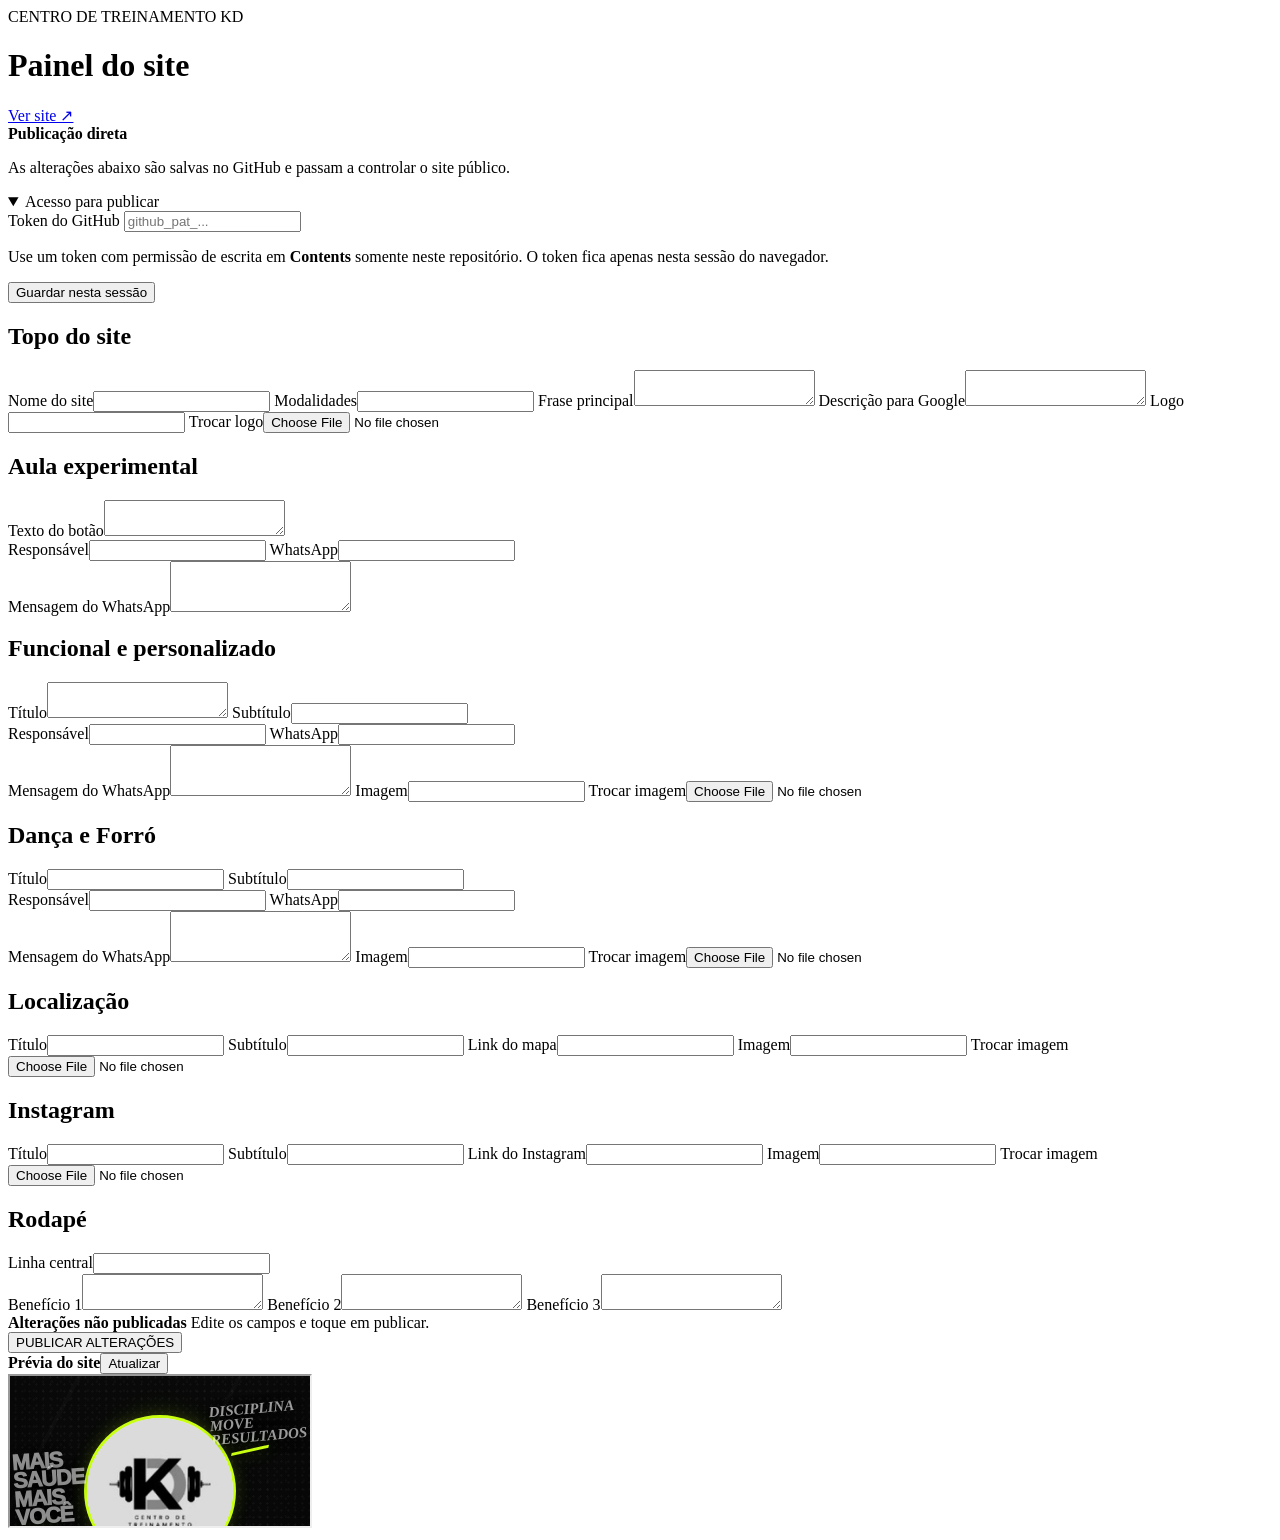
==== admin/index.html @ 1253f243 "Cria painel administrativo do site" ====
<!doctype html>
<html lang="pt-BR">
<head>
  <meta charset="utf-8" />
  <meta name="viewport" content="width=device-width,initial-scale=1,viewport-fit=cover" />
  <meta name="theme-color" content="#080a09" />
  <title>Painel KD</title>
  <link rel="stylesheet" href="admin.css?v=1" />
</head>
<body>
  <header class="topbar">
    <div>
      <span class="eyebrow">CENTRO DE TREINAMENTO KD</span>
      <h1>Painel do site</h1>
    </div>
    <a class="ghost" href="../" target="_blank" rel="noopener">Ver site ↗</a>
  </header>

  <main class="layout">
    <section class="editor">
      <div class="notice">
        <strong>Publicação direta</strong>
        <p>As alterações abaixo são salvas no GitHub e passam a controlar o site público.</p>
      </div>

      <details class="card access" open>
        <summary>Acesso para publicar</summary>
        <div class="card-body">
          <label>Token do GitHub
            <input id="github-token" type="password" autocomplete="off" placeholder="github_pat_..." />
          </label>
          <p class="help">Use um token com permissão de escrita em <b>Contents</b> somente neste repositório. O token fica apenas nesta sessão do navegador.</p>
          <div class="row">
            <button id="save-token" type="button" class="secondary">Guardar nesta sessão</button>
            <span id="token-status" class="status"></span>
          </div>
        </div>
      </details>

      <form id="config-form">
        <section class="card">
          <h2>Topo do site</h2>
          <label>Nome do site<input name="site.title" /></label>
          <label>Modalidades<input name="site.modalities" /></label>
          <label>Frase principal<textarea name="site.tagline" rows="2"></textarea></label>
          <label>Descrição para Google<textarea name="site.description" rows="2"></textarea></label>
          <label>Logo<input id="site-logo" name="site.logo" /></label>
          <label class="file-label">Trocar logo<input type="file" accept="image/*" data-upload-target="site-logo" /></label>
        </section>

        <section class="card">
          <h2>Aula experimental</h2>
          <label>Texto do botão<textarea name="experimental.label" rows="2"></textarea></label>
          <div class="grid2">
            <label>Responsável<input name="experimental.person" /></label>
            <label>WhatsApp<input name="experimental.phone" inputmode="tel" /></label>
          </div>
          <label>Mensagem do WhatsApp<textarea name="experimental.message" rows="3"></textarea></label>
        </section>

        <section class="card">
          <h2>Funcional e personalizado</h2>
          <label>Título<textarea name="functional.title" rows="2"></textarea></label>
          <label>Subtítulo<input name="functional.subtitle" /></label>
          <div class="grid2">
            <label>Responsável<input name="functional.person" /></label>
            <label>WhatsApp<input name="functional.phone" inputmode="tel" /></label>
          </div>
          <label>Mensagem do WhatsApp<textarea name="functional.message" rows="3"></textarea></label>
          <label>Imagem<input id="functional-image" name="functional.image" /></label>
          <label class="file-label">Trocar imagem<input type="file" accept="image/*" data-upload-target="functional-image" /></label>
        </section>

        <section class="card">
          <h2>Dança e Forró</h2>
          <label>Título<input name="dance.title" /></label>
          <label>Subtítulo<input name="dance.subtitle" /></label>
          <div class="grid2">
            <label>Responsável<input name="dance.person" /></label>
            <label>WhatsApp<input name="dance.phone" inputmode="tel" /></label>
          </div>
          <label>Mensagem do WhatsApp<textarea name="dance.message" rows="3"></textarea></label>
          <label>Imagem<input id="dance-image" name="dance.image" /></label>
          <label class="file-label">Trocar imagem<input type="file" accept="image/*" data-upload-target="dance-image" /></label>
        </section>

        <section class="card">
          <h2>Localização</h2>
          <label>Título<input name="location.title" /></label>
          <label>Subtítulo<input name="location.subtitle" /></label>
          <label>Link do mapa<input name="location.url" type="url" /></label>
          <label>Imagem<input id="location-image" name="location.image" /></label>
          <label class="file-label">Trocar imagem<input type="file" accept="image/*" data-upload-target="location-image" /></label>
        </section>

        <section class="card">
          <h2>Instagram</h2>
          <label>Título<input name="instagram.title" /></label>
          <label>Subtítulo<input name="instagram.subtitle" /></label>
          <label>Link do Instagram<input name="instagram.url" type="url" /></label>
          <label>Imagem<input id="instagram-image" name="instagram.image" /></label>
          <label class="file-label">Trocar imagem<input type="file" accept="image/*" data-upload-target="instagram-image" /></label>
        </section>

        <section class="card">
          <h2>Rodapé</h2>
          <label>Linha central<input name="footer.center" /></label>
          <div class="grid3">
            <label>Benefício 1<textarea name="footer.benefit1" rows="2"></textarea></label>
            <label>Benefício 2<textarea name="footer.benefit2" rows="2"></textarea></label>
            <label>Benefício 3<textarea name="footer.benefit3" rows="2"></textarea></label>
          </div>
        </section>

        <div class="publish-bar">
          <div>
            <strong id="publish-title">Alterações não publicadas</strong>
            <span id="publish-status">Edite os campos e toque em publicar.</span>
          </div>
          <button id="publish" type="submit">PUBLICAR ALTERAÇÕES</button>
        </div>
      </form>
    </section>

    <aside class="preview-wrap">
      <div class="preview-head"><strong>Prévia do site</strong><button id="refresh-preview" class="ghost small" type="button">Atualizar</button></div>
      <div class="phone-frame"><iframe id="preview" title="Prévia do site" src="../"></iframe></div>
    </aside>
  </main>

  <div id="toast" role="status" aria-live="polite"></div>
  <script src="admin.js?v=1"></script>
</body>
</html>
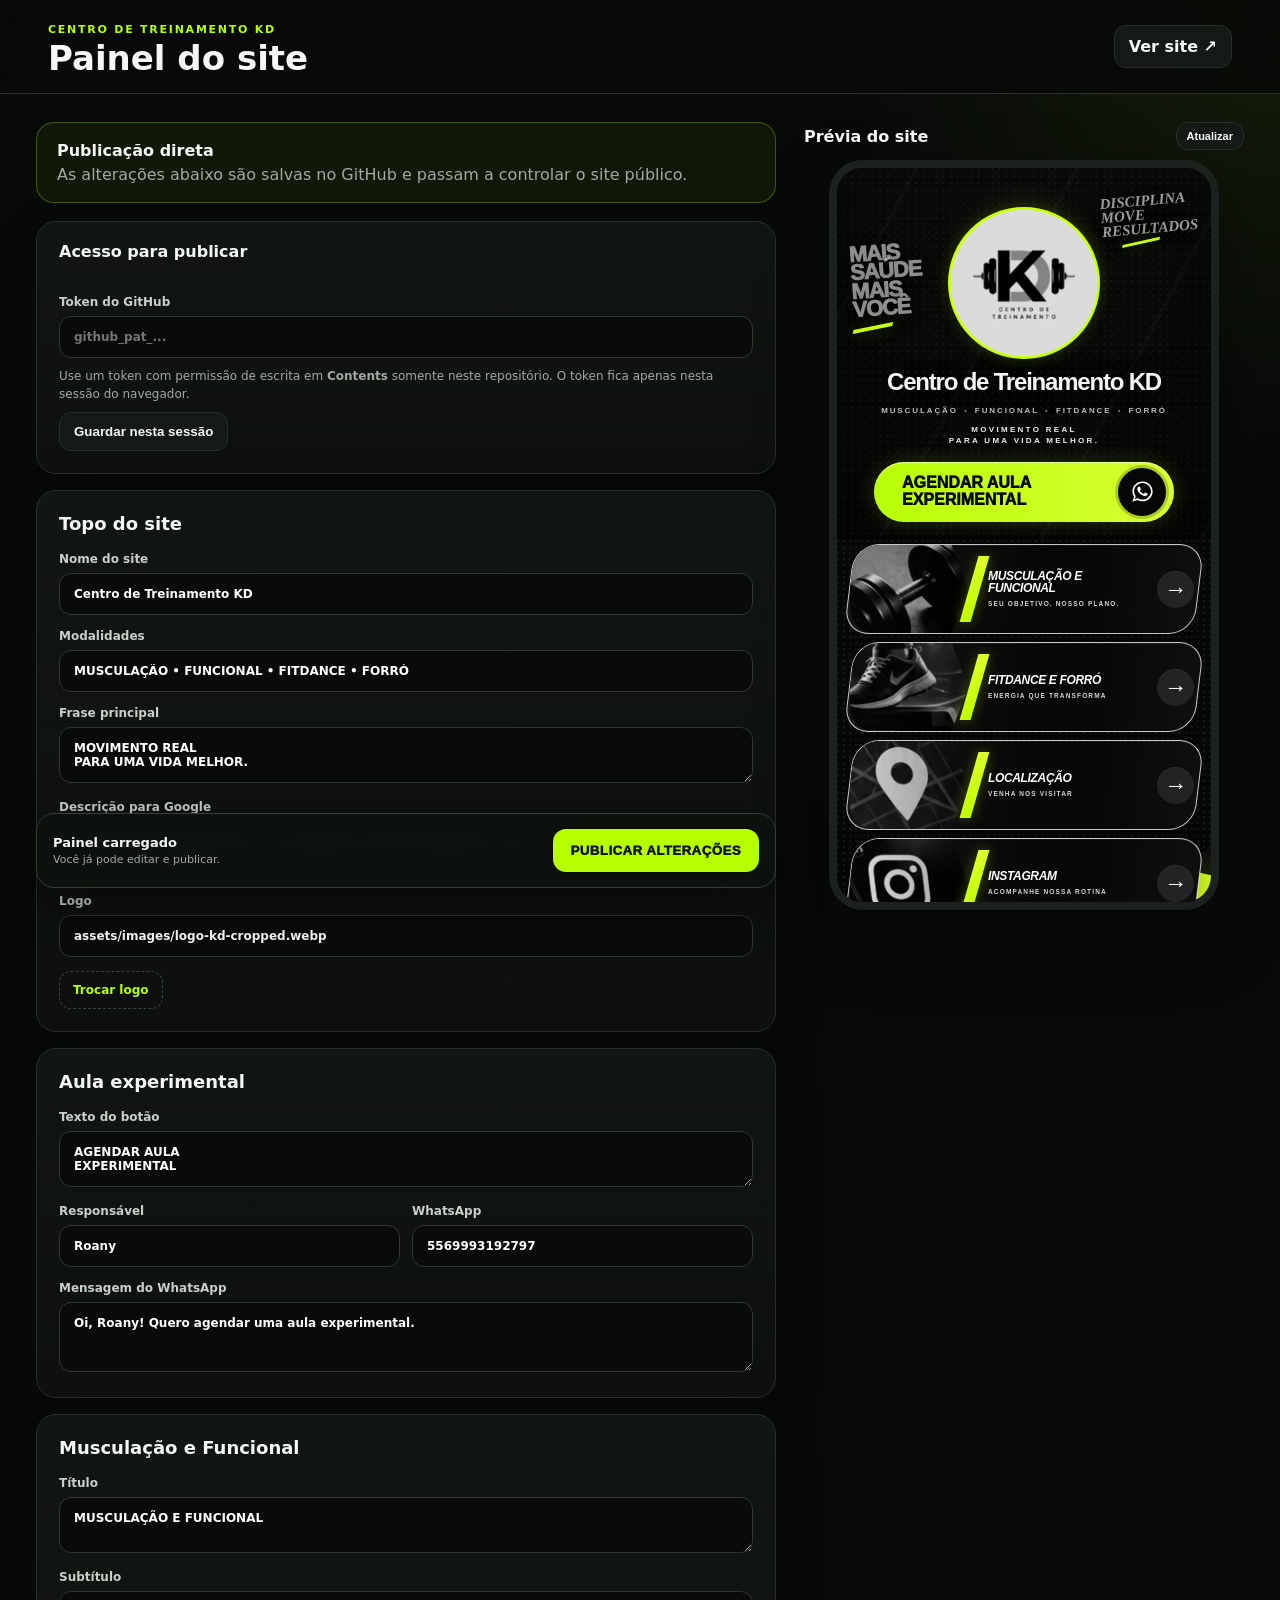
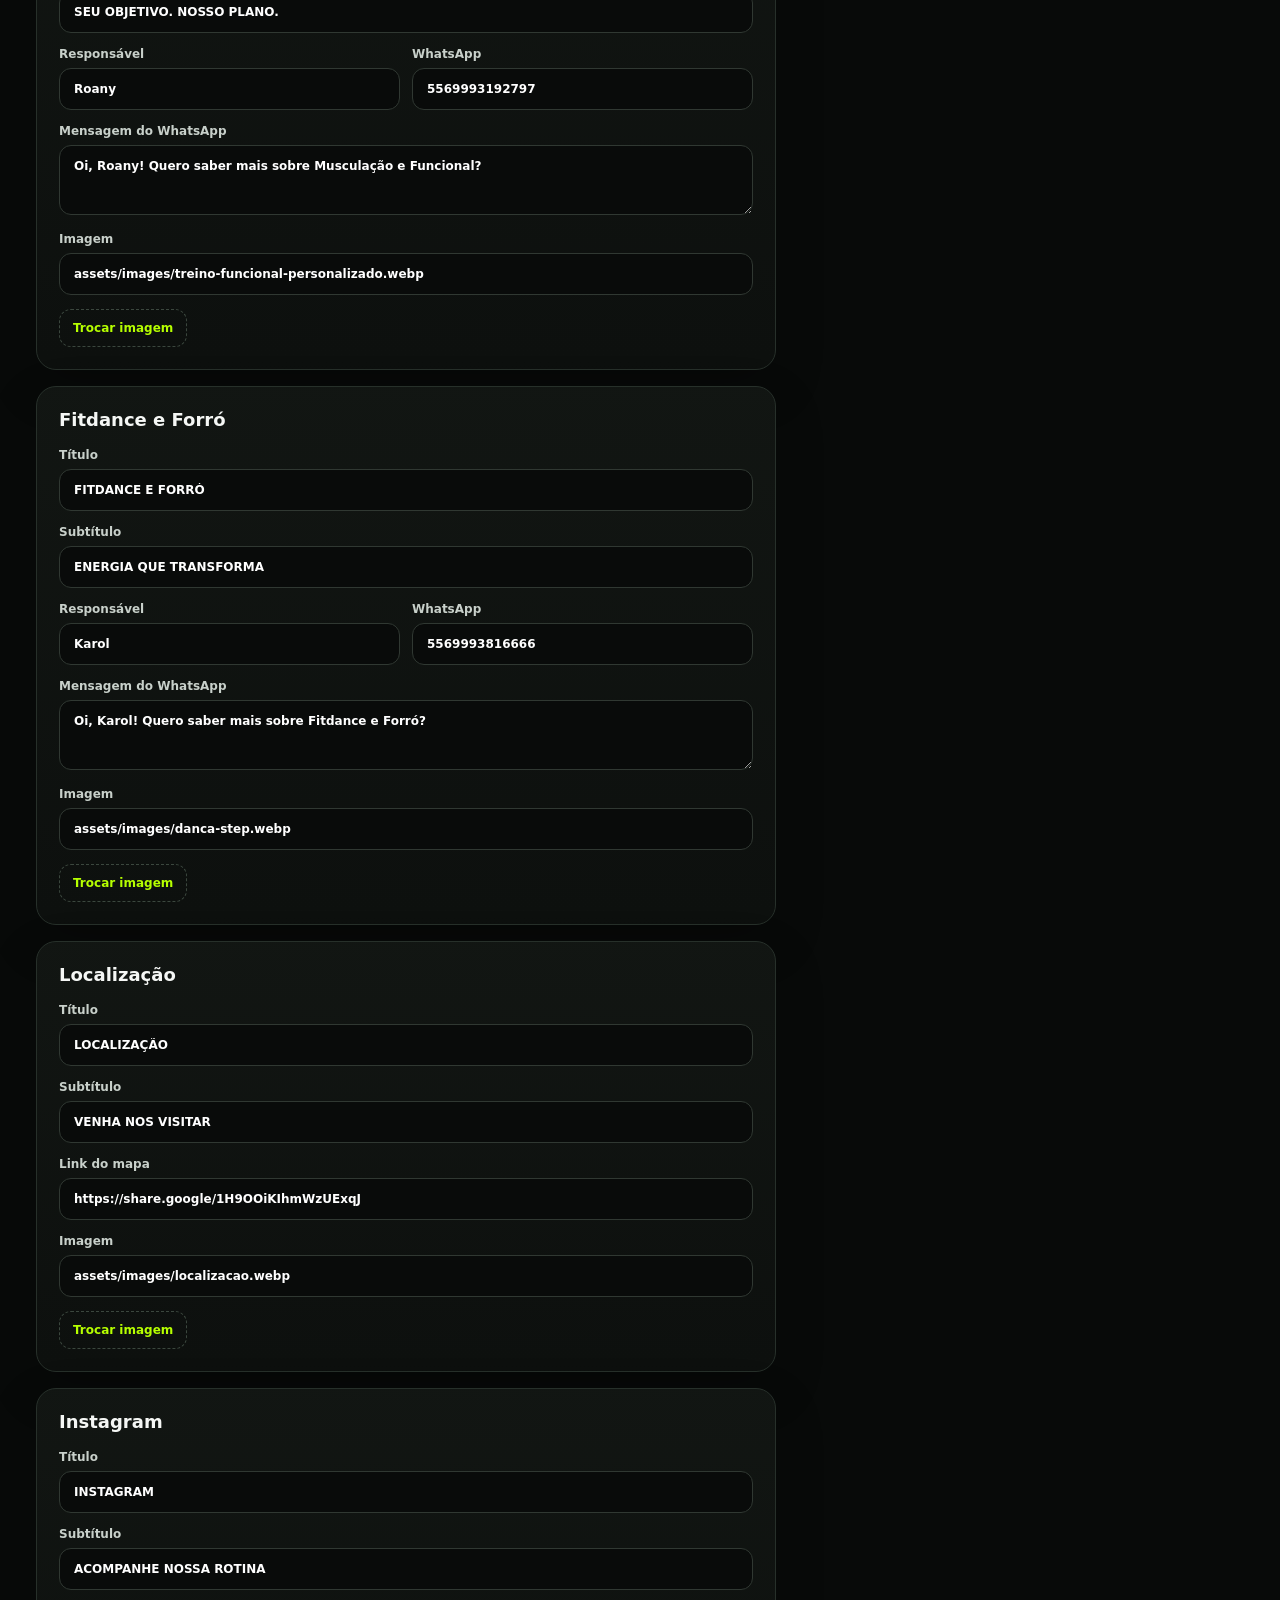
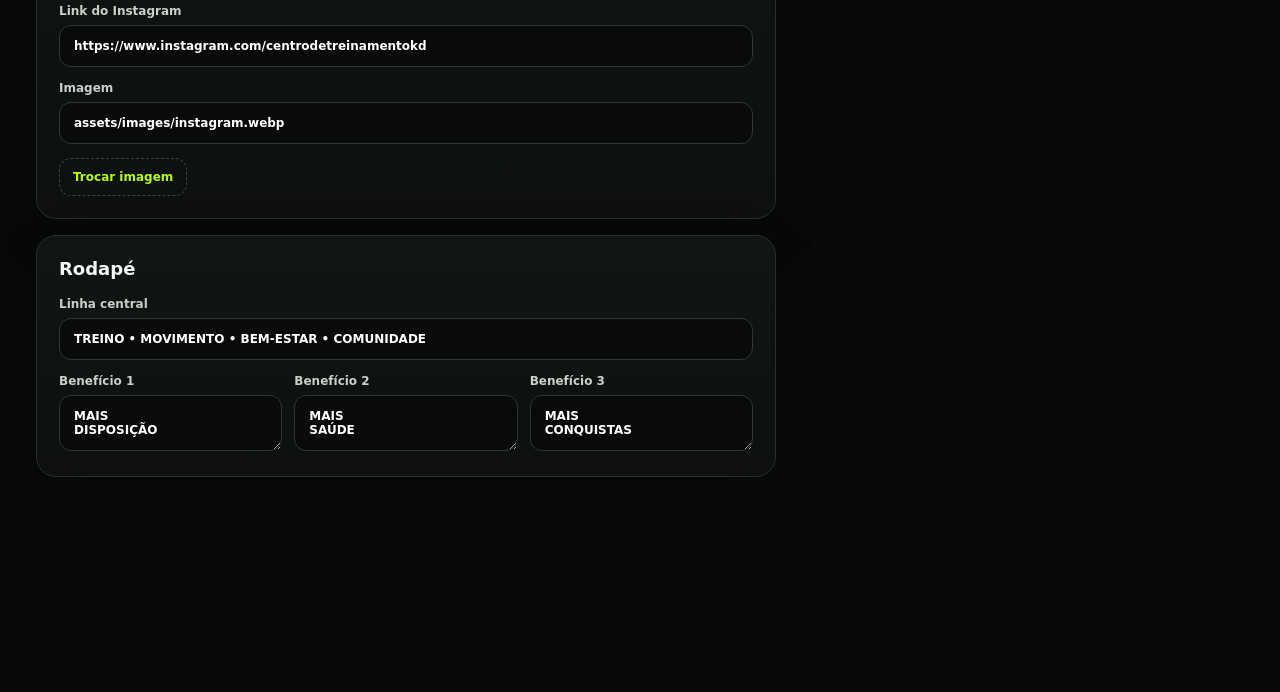
==== commit 64bb04da: "Atualiza nomes das modalidades no painel" ====
--- a/admin/index.html
+++ b/admin/index.html
@@ -59,7 +59,7 @@
         </section>
 
         <section class="card">
-          <h2>Funcional e personalizado</h2>
+          <h2>Musculação e Funcional</h2>
           <label>Título<textarea name="functional.title" rows="2"></textarea></label>
           <label>Subtítulo<input name="functional.subtitle" /></label>
           <div class="grid2">
@@ -72,7 +72,7 @@
         </section>
 
         <section class="card">
-          <h2>Dança e Forró</h2>
+          <h2>Fitdance e Forró</h2>
           <label>Título<input name="dance.title" /></label>
           <label>Subtítulo<input name="dance.subtitle" /></label>
           <div class="grid2">
--- a/admin/admin.css
+++ b/admin/admin.css
@@ -0,0 +1 @@
+:root{color-scheme:dark;--bg:#080a09;--panel:#101311;--line:#27302a;--text:#f5f7f5;--muted:#9eaaa2;--accent:#b6ff00;--accent2:#7db500;--danger:#ff6b6b}*{box-sizing:border-box}html{background:var(--bg)}body{margin:0;font-family:Inter,ui-sans-serif,system-ui,-apple-system,BlinkMacSystemFont,"Segoe UI",sans-serif;background:radial-gradient(circle at top right,rgba(182,255,0,.08),transparent 28rem),var(--bg);color:var(--text);min-height:100vh}.topbar{position:sticky;top:0;z-index:20;display:flex;align-items:center;justify-content:space-between;gap:20px;padding:18px clamp(16px,4vw,48px);background:rgba(8,10,9,.88);backdrop-filter:blur(18px);border-bottom:1px solid var(--line)}.eyebrow{font-size:11px;letter-spacing:.16em;color:var(--accent);font-weight:800}.topbar h1{margin:4px 0 0;font-size:clamp(22px,4vw,34px);line-height:1}.ghost,.secondary{border:1px solid var(--line);background:#151916;color:var(--text);border-radius:12px;padding:11px 14px;text-decoration:none;font-weight:800;cursor:pointer}.ghost:hover,.secondary:hover{border-color:#465149}.layout{display:grid;grid-template-columns:minmax(0,1fr) minmax(320px,440px);gap:28px;max-width:1380px;margin:0 auto;padding:28px clamp(14px,3vw,36px) 120px}.editor{min-width:0}.notice{padding:18px 20px;border:1px solid rgba(182,255,0,.28);background:rgba(182,255,0,.06);border-radius:18px;margin-bottom:18px}.notice p{margin:5px 0 0;color:var(--muted)}.card{border:1px solid var(--line);background:linear-gradient(180deg,rgba(18,22,19,.98),rgba(13,16,14,.98));border-radius:20px;padding:22px;margin-bottom:16px;box-shadow:0 18px 50px rgba(0,0,0,.18)}details.card{padding:0}details.card summary{list-style:none;padding:20px 22px;cursor:pointer;font-weight:900}details.card summary::-webkit-details-marker{display:none}.card-body{padding:0 22px 22px}.card h2{margin:0 0 18px;font-size:18px}label{display:block;font-size:12px;font-weight:800;color:#c8d0ca;margin:14px 0 0}input,textarea{width:100%;margin-top:7px;border:1px solid #303832;background:#090b0a;color:#fff;border-radius:12px;padding:13px 14px;font:inherit;outline:none;transition:.2s border-color,.2s box-shadow}textarea{resize:vertical;min-height:48px}input:focus,textarea:focus{border-color:var(--accent2);box-shadow:0 0 0 3px rgba(182,255,0,.08)}.grid2,.grid3{display:grid;gap:12px}.grid2{grid-template-columns:1fr 1fr}.grid3{grid-template-columns:repeat(3,1fr)}.help{font-size:12px;line-height:1.5;color:var(--muted);margin:9px 0}.row{display:flex;align-items:center;gap:12px;flex-wrap:wrap}.status{font-size:12px;color:var(--muted)}.file-label{display:inline-flex;align-items:center;gap:8px;width:auto;border:1px dashed #3b473e;border-radius:12px;padding:11px 13px;cursor:pointer;color:var(--accent)}.file-label input{display:none}.publish-bar{position:sticky;bottom:12px;z-index:15;display:flex;align-items:center;justify-content:space-between;gap:16px;padding:15px 16px;margin-top:20px;border:1px solid #324036;border-radius:18px;background:rgba(13,17,14,.94);backdrop-filter:blur(16px);box-shadow:0 18px 55px rgba(0,0,0,.45)}.publish-bar div{display:flex;flex-direction:column;min-width:0}.publish-bar strong{font-size:13px}.publish-bar span{font-size:11px;color:var(--muted);margin-top:3px}.publish-bar button{border:0;border-radius:13px;padding:14px 18px;background:var(--accent);color:#111;font-weight:1000;letter-spacing:.03em;cursor:pointer;white-space:nowrap}.publish-bar button:disabled{opacity:.45;cursor:not-allowed}.preview-wrap{position:sticky;top:104px;align-self:start}.preview-head{display:flex;align-items:center;justify-content:space-between;margin-bottom:10px}.small{padding:7px 10px;font-size:11px}.phone-frame{margin:0 auto;width:min(100%,390px);height:calc(100vh - 150px);min-height:600px;border:8px solid #1d211e;border-radius:34px;background:#000;overflow:hidden;box-shadow:0 28px 70px rgba(0,0,0,.45)}.phone-frame iframe{width:100%;height:100%;border:0;background:#000}#toast{position:fixed;right:20px;bottom:22px;z-index:100;max-width:360px;padding:13px 15px;border-radius:13px;background:#e8ffe0;color:#102007;font-weight:800;box-shadow:0 18px 55px rgba(0,0,0,.45);opacity:0;transform:translateY(12px);pointer-events:none;transition:.25s}#toast.show{opacity:1;transform:translateY(0)}#toast.error{background:#ffe4e4;color:#5f1111}@media(max-width:920px){.layout{grid-template-columns:1fr;padding-bottom:130px}.preview-wrap{position:relative;top:auto;order:-1}.phone-frame{height:540px;min-height:0}.grid3{grid-template-columns:1fr}.publish-bar{bottom:8px}}@media(max-width:600px){.topbar{padding:14px 16px}.topbar .ghost{font-size:11px;padding:9px 10px}.layout{padding:16px 12px 120px;gap:18px}.preview-wrap{display:none}.card{padding:18px;border-radius:16px}.grid2{grid-template-columns:1fr}.publish-bar{align-items:stretch;flex-direction:column}.publish-bar button{width:100%}}
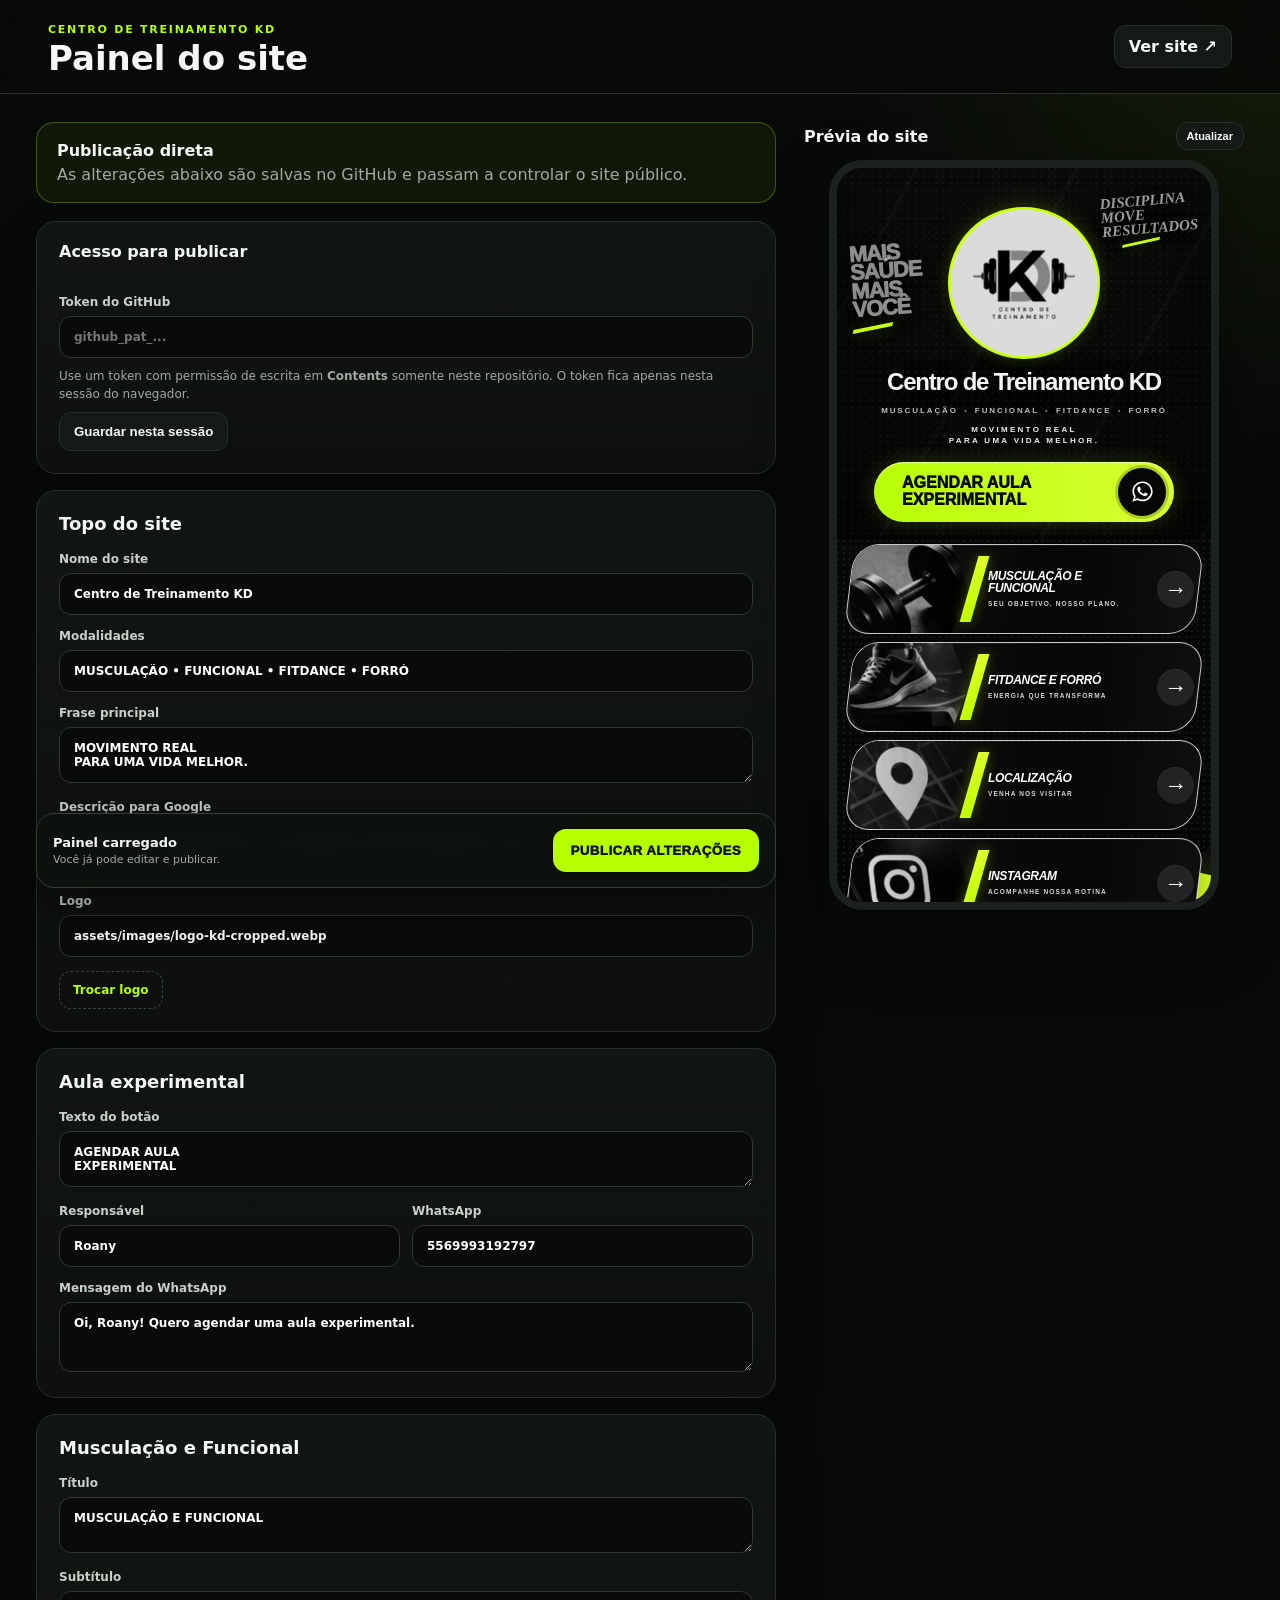
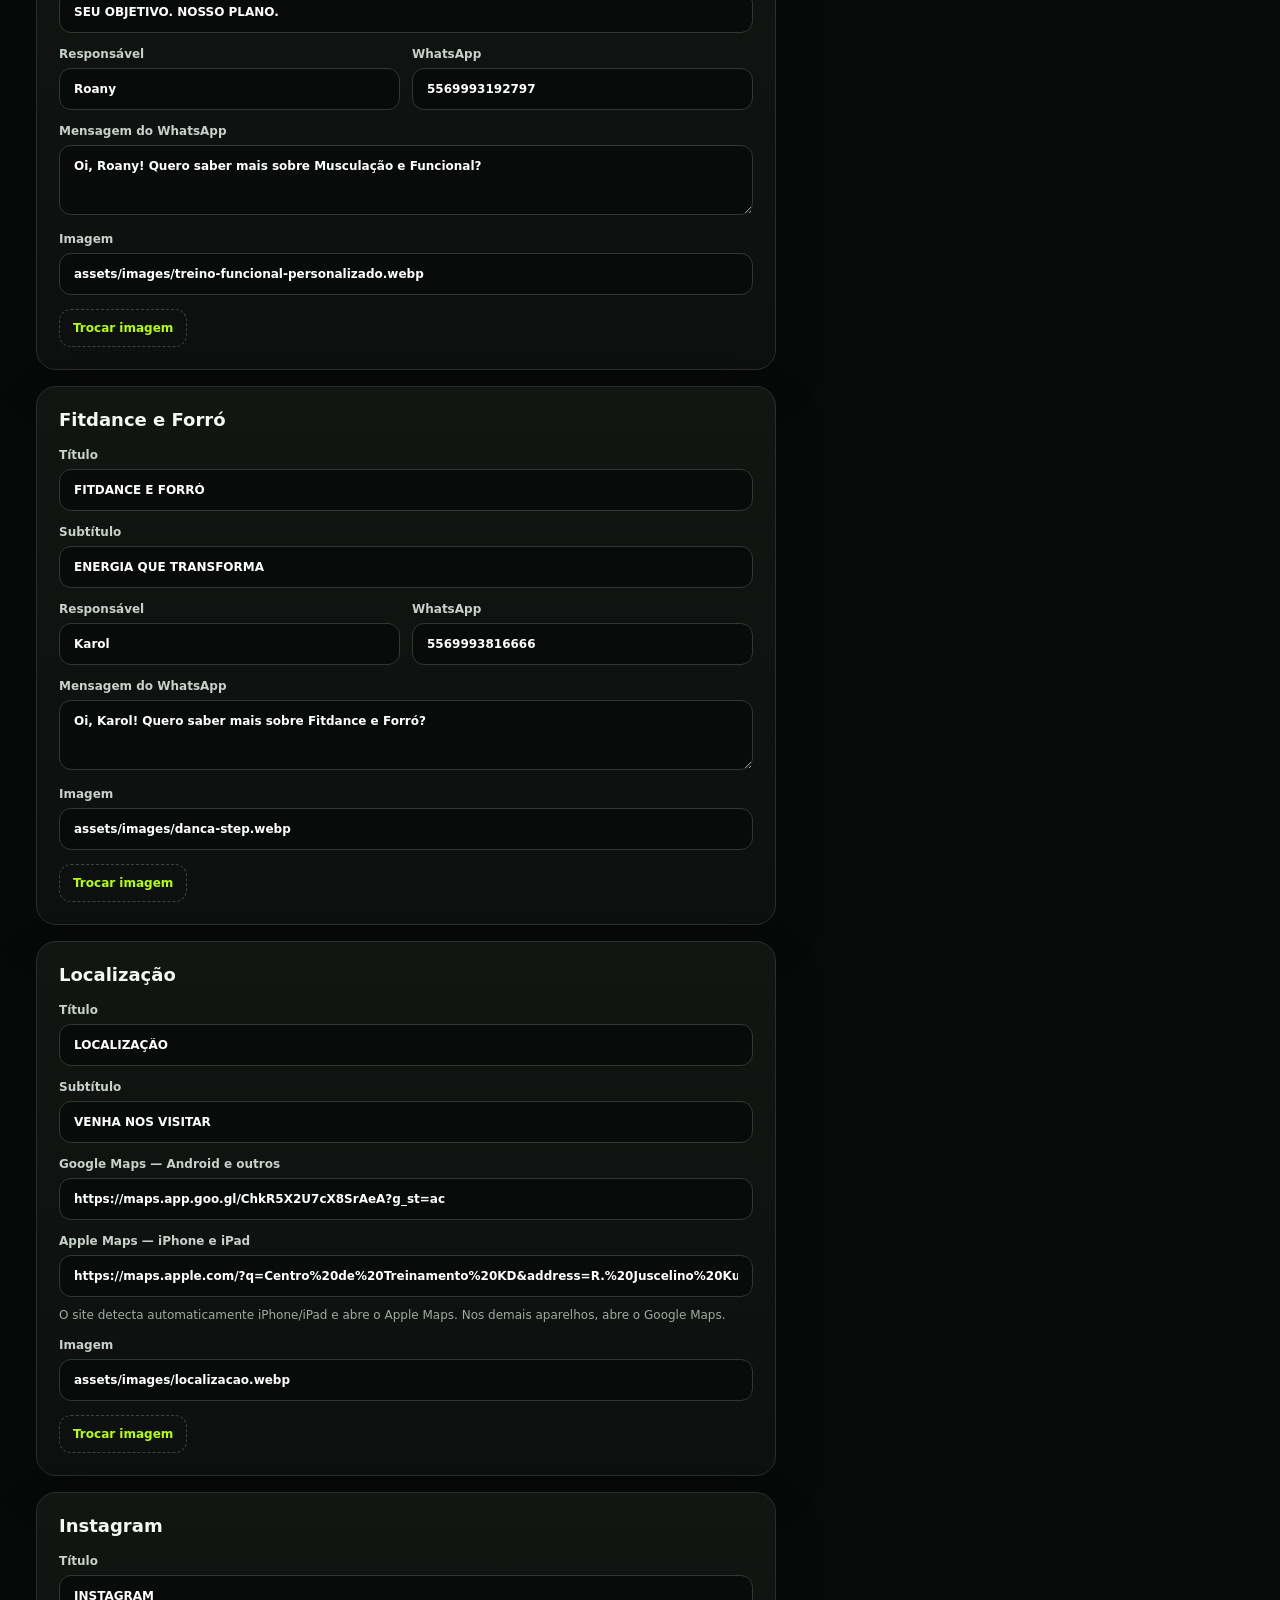
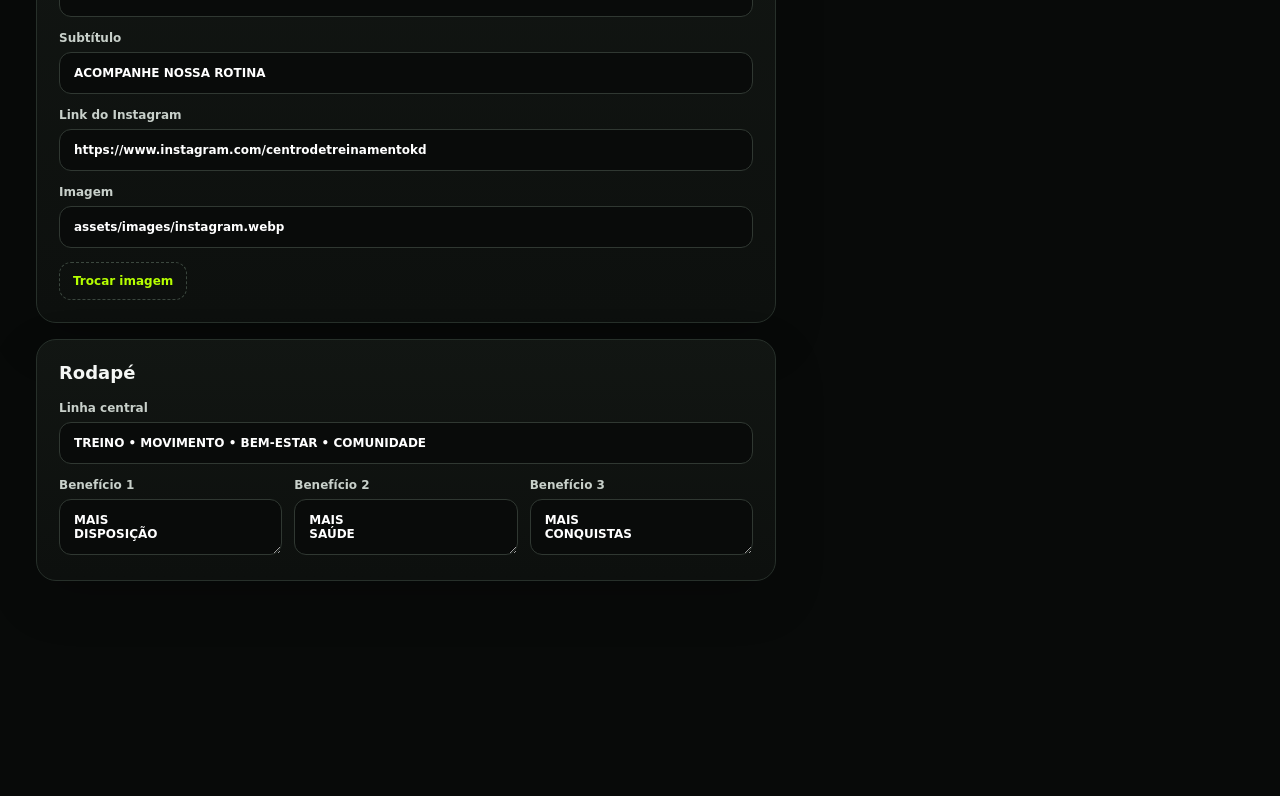
==== commit b10003de: "Adiciona links Google e Apple Maps ao painel" ====
--- a/admin/index.html
+++ b/admin/index.html
@@ -88,7 +88,9 @@
           <h2>Localização</h2>
           <label>Título<input name="location.title" /></label>
           <label>Subtítulo<input name="location.subtitle" /></label>
-          <label>Link do mapa<input name="location.url" type="url" /></label>
+          <label>Google Maps — Android e outros<input name="location.url" type="url" /></label>
+          <label>Apple Maps — iPhone e iPad<input name="location.appleUrl" type="url" /></label>
+          <p class="help">O site detecta automaticamente iPhone/iPad e abre o Apple Maps. Nos demais aparelhos, abre o Google Maps.</p>
           <label>Imagem<input id="location-image" name="location.image" /></label>
           <label class="file-label">Trocar imagem<input type="file" accept="image/*" data-upload-target="location-image" /></label>
         </section>
